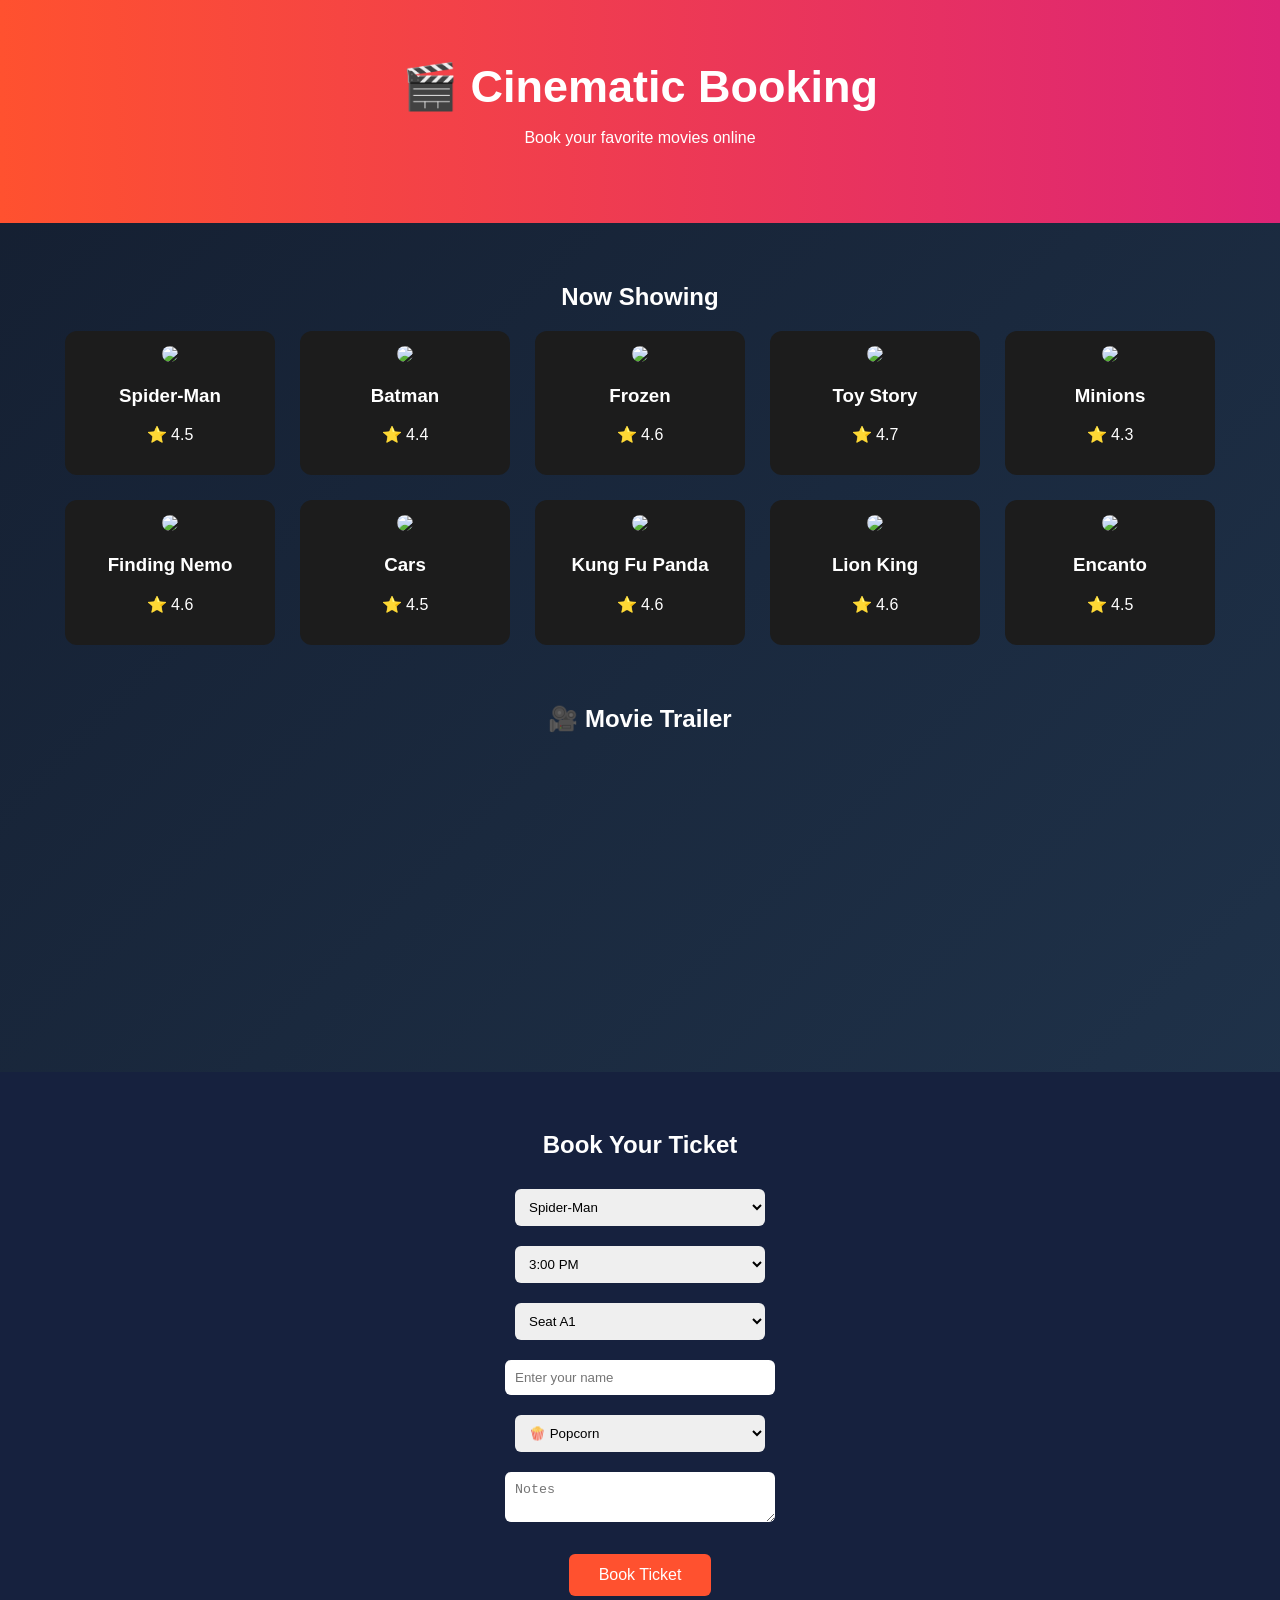
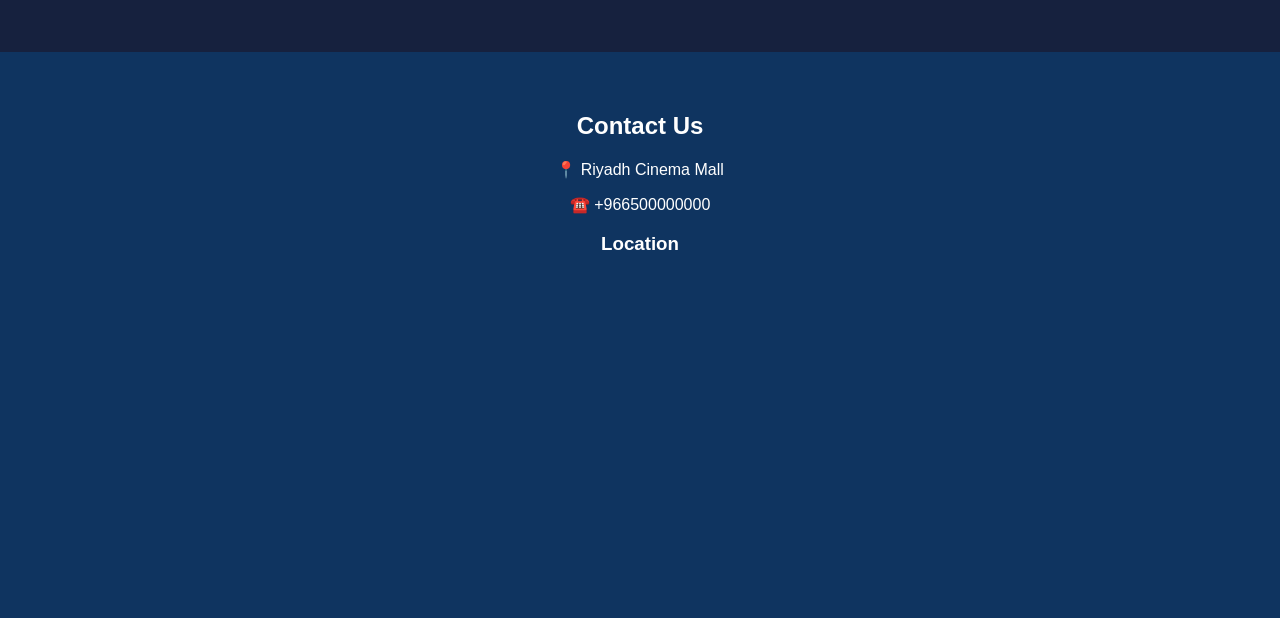
==== index.html @ 2941bb94 "Update index.html" ====
<!DOCTYPE html>
<html>
<head>
<title>Cinema Booking</title>

<style>

body{
font-family: Arial;
margin:0;
background:linear-gradient(135deg,#141e30,#243b55);
color:white;
text-align:center;
}

header{
padding:60px 20px;
background:linear-gradient(90deg,#ff512f,#dd2476);
}

header h1{
font-size:45px;
margin:0;
}

.movies{
padding:40px;
}

.movie-list{
display:flex;
flex-wrap:wrap;
justify-content:center;
gap:25px;
}

.movie{
background:#1c1c1c;
padding:15px;
border-radius:12px;
width:180px;
transition:0.3s;
}

.movie:hover{
transform:scale(1.1);
}

.movie img{
width:100%;
border-radius:10px;
}

.booking{
background:#16213e;
padding:40px;
}

.booking input,
.booking select,
.booking textarea{
padding:10px;
margin:10px;
width:250px;
border-radius:6px;
border:none;
}

button{
background:#ff512f;
color:white;
border:none;
padding:12px 30px;
font-size:16px;
border-radius:6px;
cursor:pointer;
}

button:hover{
background:#ff7b54;
}

.contact{
padding:40px;
background:#0f3460;
}

</style>

<script>

function bookTicket(){

let name=document.getElementById("name").value;
let movie=document.getElementById("movie").value;
let time=document.getElementById("time").value;

document.getElementById("result").innerHTML =
"Ticket booked for "+name+" | Movie: "+movie+" | Time: "+time;

}

</script>

</head>

<body>

<header>
<h1>🎬 Cinematic Booking</h1>
<p>Book your favorite movies online</p>
</header>

<section class="movies">

<h2>Now Showing</h2>

<div class="movie-list">

<div class="movie">
<img src="https://upload.wikimedia.org/wikipedia/en/f/f9/Spider-Man_Homecoming_poster.jpg">
<h3>Spider-Man</h3>
<p>⭐ 4.5</p>
</div>

<div class="movie">
<img src="https://upload.wikimedia.org/wikipedia/en/8/87/The_Batman_%282022_film%29_poster.jpg">
<h3>Batman</h3>
<p>⭐ 4.4</p>
</div>

<div class="movie">
<img src="https://upload.wikimedia.org/wikipedia/en/0/05/Frozen_%282013_film%29_poster.jpg">
<h3>Frozen</h3>
<p>⭐ 4.6</p>
</div>

<div class="movie">
<img src="https://upload.wikimedia.org/wikipedia/en/1/13/Toy_Story.jpg">
<h3>Toy Story</h3>
<p>⭐ 4.7</p>
</div>

<div class="movie">
<img src="https://upload.wikimedia.org/wikipedia/en/3/3d/Minions_poster.jpg">
<h3>Minions</h3>
<p>⭐ 4.3</p>
</div>

<div class="movie">
<img src="https://upload.wikimedia.org/wikipedia/en/2/29/Finding_Nemo.jpg">
<h3>Finding Nemo</h3>
<p>⭐ 4.6</p>
</div>

<div class="movie">
<img src="https://upload.wikimedia.org/wikipedia/en/3/34/Cars_2006.jpg">
<h3>Cars</h3>
<p>⭐ 4.5</p>
</div>

<div class="movie">
<img src="https://upload.wikimedia.org/wikipedia/en/7/76/Kung_Fu_Panda_poster.jpg">
<h3>Kung Fu Panda</h3>
<p>⭐ 4.6</p>
</div>

<div class="movie">
<img src="https://upload.wikimedia.org/wikipedia/en/7/70/The_Lion_King_2019_poster.jpg">
<h3>Lion King</h3>
<p>⭐ 4.6</p>
</div>

<div class="movie">
<img src="https://upload.wikimedia.org/wikipedia/en/3/3f/Encanto_poster.jpg">
<h3>Encanto</h3>
<p>⭐ 4.5</p>
</div>

</div>

</section>

<h2>🎥 Movie Trailer</h2>

<iframe width="560" height="315"
src="https://www.youtube.com/embed/LKFuXETZUsI"
frameborder="0"
allowfullscreen>
</iframe>

<section class="booking">

<h2>Book Your Ticket</h2>

<select id="movie">
<option>Spider-Man</option>
<option>Batman</option>
<option>Frozen</option>
<option>Toy Story</option>
<option>Minions</option>
<option>Finding Nemo</option>
<option>Cars</option>
<option>Kung Fu Panda</option>
<option>Lion King</option>
<option>Encanto</option>
</select>

<br>

<select id="time">
<option>3:00 PM</option>
<option>6:00 PM</option>
<option>9:00 PM</option>
</select>

<br>

<select>
<option>Seat A1</option>
<option>Seat A2</option>
<option>Seat A3</option>
<option>Seat B1</option>
<option>Seat B2</option>
</select>

<br>

<input type="text" id="name" placeholder="Enter your name">

<br>

<select>
<option>🍿 Popcorn</option>
<option>🥤 Soft Drink</option>
<option>🌮 Nachos</option>
<option>🍫 Chocolate</option>
</select>

<br>

<textarea placeholder="Notes"></textarea>

<br><br>

<button onclick="bookTicket()">Book Ticket</button>

<p id="result"></p>

</section>

<section class="contact">

<h2>Contact Us</h2>

<p>📍 Riyadh Cinema Mall</p>
<p>☎️ +966500000000</p>

<h3>Location</h3>

<iframe
src="https://www.google.com/maps?q=riyadh&output=embed"
width="400"
height="300"
style="border:0;">
</iframe>

</section>

</body>
</html>
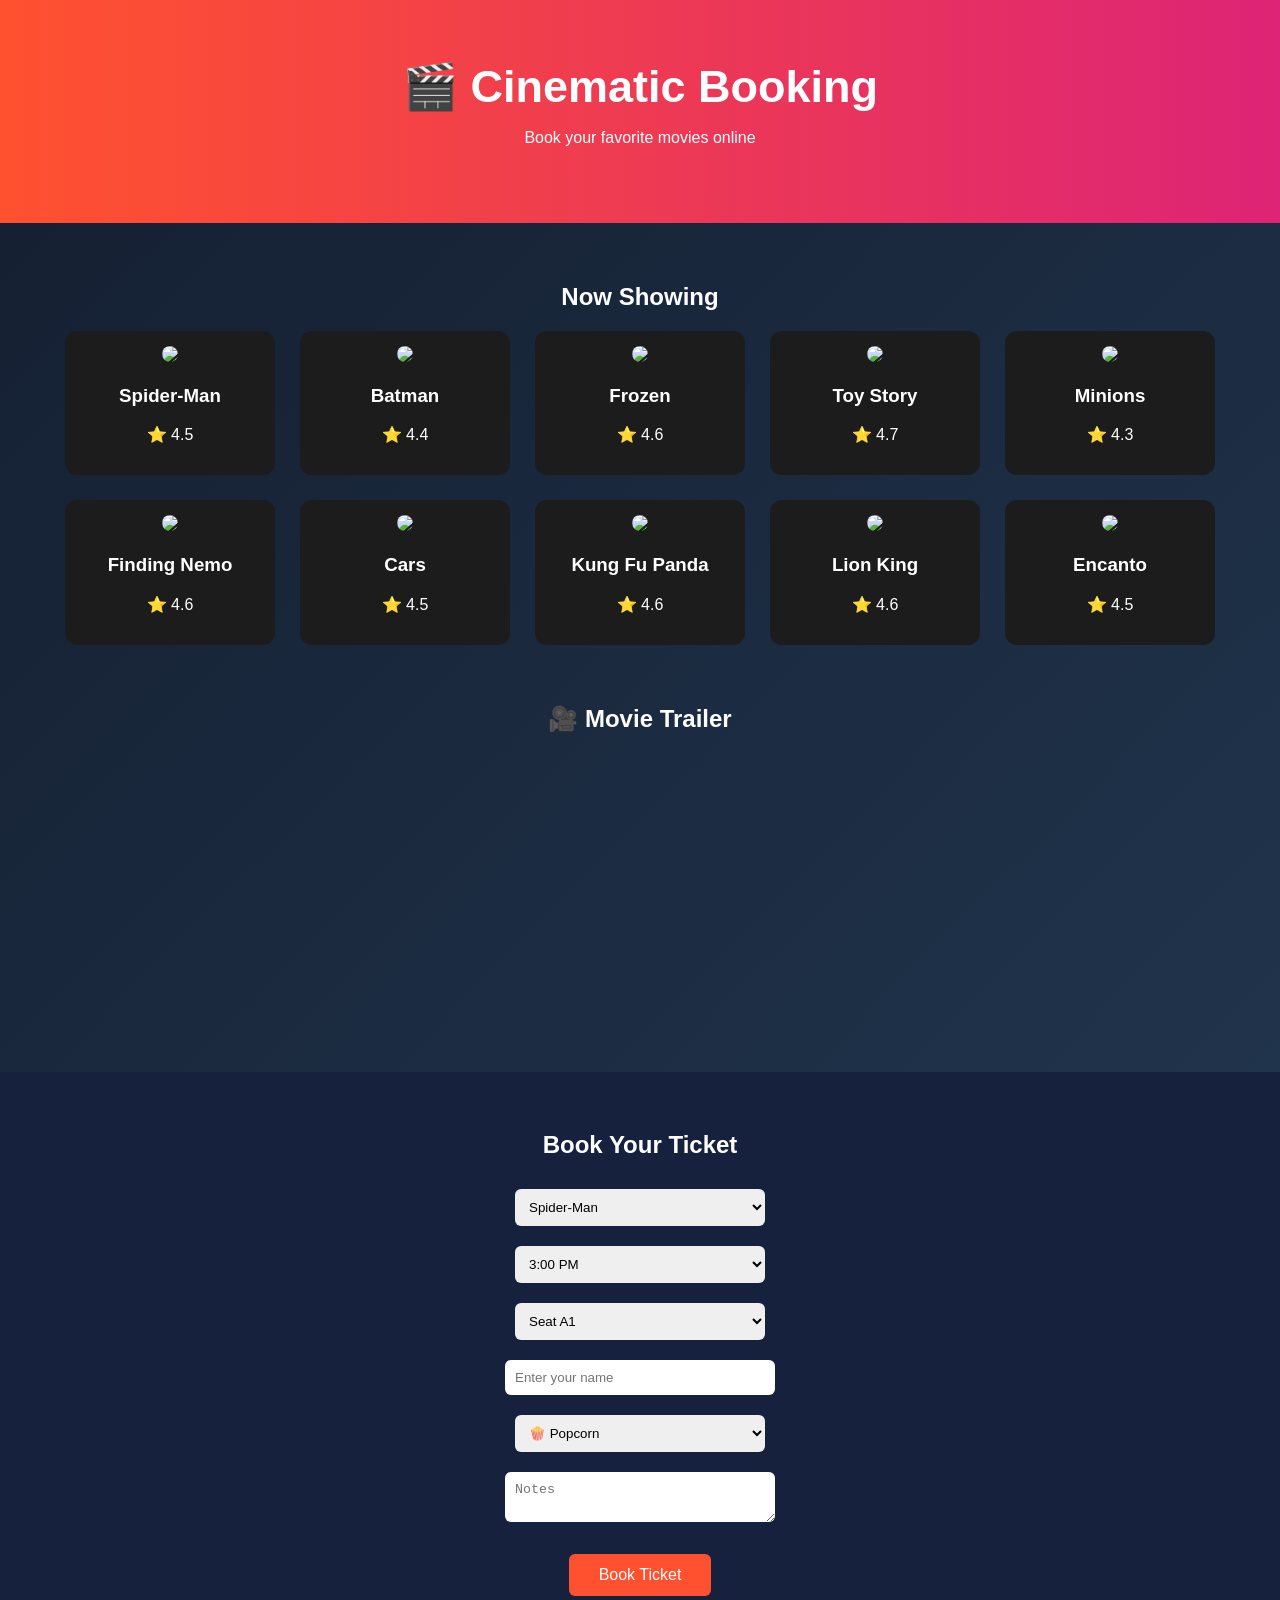
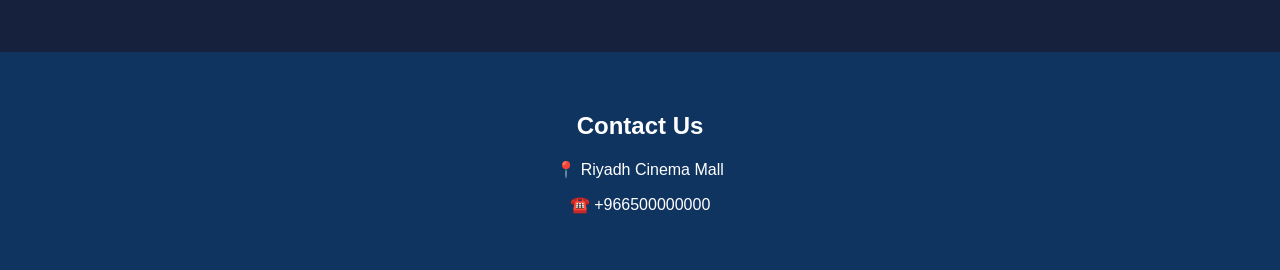
==== commit 6496ccf6: "Update index.html" ====
--- a/index.html
+++ b/index.html
@@ -91,12 +91,12 @@
 
 function bookTicket(){
 
-let name=document.getElementById("name").value;
-let movie=document.getElementById("movie").value;
-let time=document.getElementById("time").value;
+let name = document.getElementById("name").value;
+let movie = document.getElementById("movie").value;
+let time = document.getElementById("time").value;
 
 document.getElementById("result").innerHTML =
-"Ticket booked for "+name+" | Movie: "+movie+" | Time: "+time;
+"Ticket booked for " + name + " | Movie: " + movie + " | Time: " + time;
 
 }
 
@@ -118,37 +118,37 @@
 <div class="movie-list">
 
 <div class="movie">
-<img src="https://upload.wikimedia.org/wikipedia/en/f/f9/Spider-Man_Homecoming_poster.jpg">
+<img src="https://image.tmdb.org/t/p/w500/kOVEVeg59E0wsnXmF9nrh6OmWII.jpg">
 <h3>Spider-Man</h3>
 <p>⭐ 4.5</p>
 </div>
 
 <div class="movie">
-<img src="https://upload.wikimedia.org/wikipedia/en/8/87/The_Batman_%282022_film%29_poster.jpg">
+<img src="https://image.tmdb.org/t/p/w500/74xTEgt7R36Fpooo50r9T25onhq.jpg">
 <h3>Batman</h3>
 <p>⭐ 4.4</p>
 </div>
 
 <div class="movie">
-<img src="https://upload.wikimedia.org/wikipedia/en/0/05/Frozen_%282013_film%29_poster.jpg">
+<img src="https://image.tmdb.org/t/p/w500/kgwjIb2JDHRhNk13lmSxiClFjVk.jpg">
 <h3>Frozen</h3>
 <p>⭐ 4.6</p>
 </div>
 
 <div class="movie">
-<img src="https://upload.wikimedia.org/wikipedia/en/1/13/Toy_Story.jpg">
+<img src="https://image.tmdb.org/t/p/w500/uXDfjJbdP4ijW5hWSBrPrlKpxab.jpg">
 <h3>Toy Story</h3>
 <p>⭐ 4.7</p>
 </div>
 
 <div class="movie">
-<img src="https://upload.wikimedia.org/wikipedia/en/3/3d/Minions_poster.jpg">
+<img src="https://image.tmdb.org/t/p/w500/vlOgaxUiMOA8sPDG9n3VhQabnEi.jpg">
 <h3>Minions</h3>
 <p>⭐ 4.3</p>
 </div>
 
 <div class="movie">
-<img src="https://upload.wikimedia.org/wikipedia/en/2/29/Finding_Nemo.jpg">
+<img src="https://image.tmdb.org/t/p/w500/eHuGQ10FUzK1mdOY69wF5pGgEf5.jpg">
 <h3>Finding Nemo</h3>
 <p>⭐ 4.6</p>
 </div>
@@ -166,13 +166,13 @@
 </div>
 
 <div class="movie">
-<img src="https://upload.wikimedia.org/wikipedia/en/7/70/The_Lion_King_2019_poster.jpg">
+<img src="https://image.tmdb.org/t/p/w500/dzBtMocZuJbjLOXvrl4zGYigDzh.jpg">
 <h3>Lion King</h3>
 <p>⭐ 4.6</p>
 </div>
 
 <div class="movie">
-<img src="https://upload.wikimedia.org/wikipedia/en/3/3f/Encanto_poster.jpg">
+<img src="https://image.tmdb.org/t/p/w500/4j0PNHkMr5ax3IA8tjtxcmPU3QT.jpg">
 <h3>Encanto</h3>
 <p>⭐ 4.5</p>
 </div>
@@ -256,16 +256,9 @@
 <p>📍 Riyadh Cinema Mall</p>
 <p>☎️ +966500000000</p>
 
-<h3>Location</h3>
-
-<iframe
-src="https://www.google.com/maps?q=riyadh&output=embed"
-width="400"
-height="300"
-style="border:0;">
-</iframe>
-
 </section>
 
 </body>
 </html>
+
+
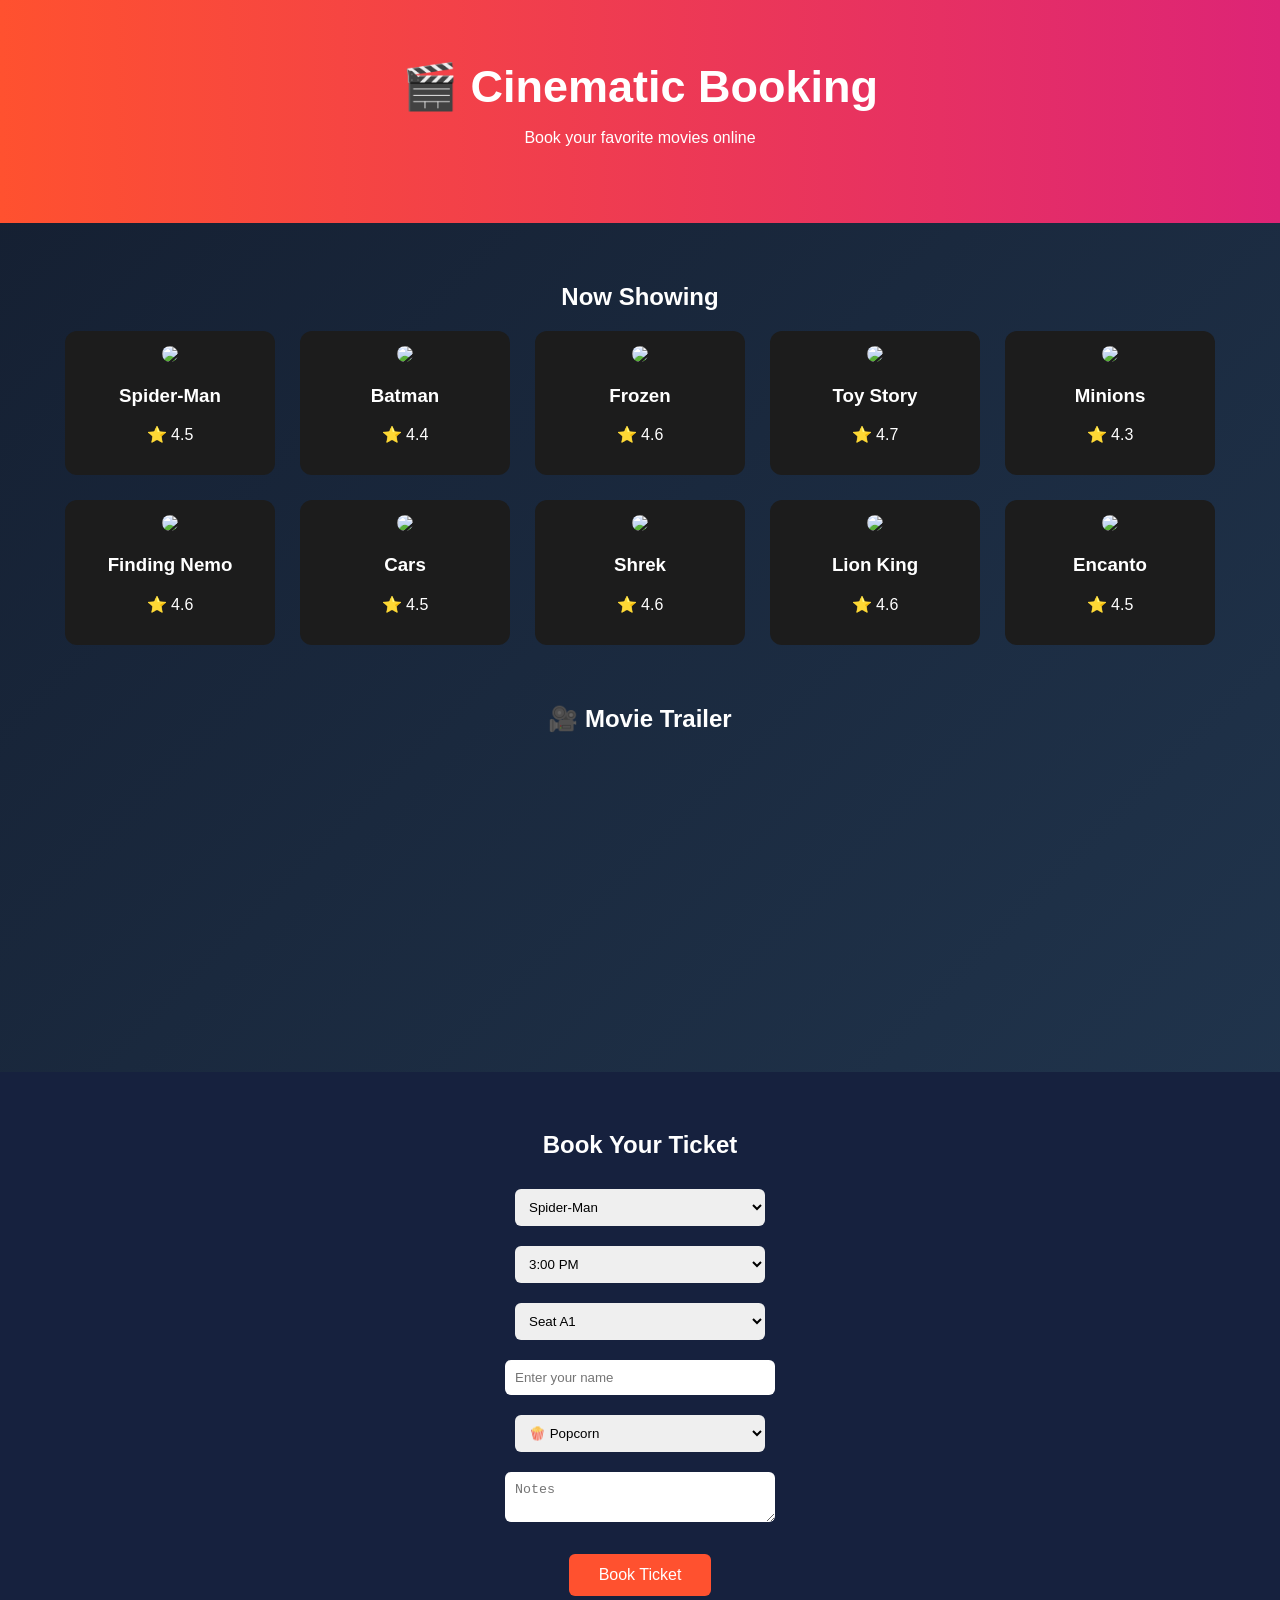
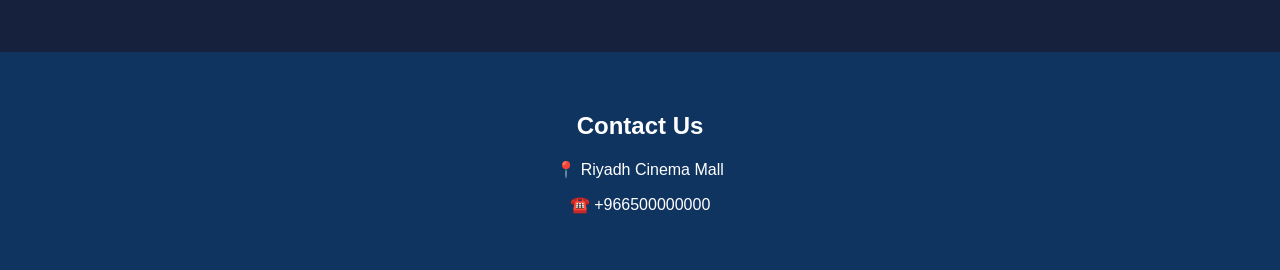
==== commit 8526781f: "Fix HTML formatting and update movie list" ====
--- a/index.html
+++ b/index.html
@@ -160,8 +160,8 @@
 </div>
 
 <div class="movie">
-<img src="https://upload.wikimedia.org/wikipedia/en/7/76/Kung_Fu_Panda_poster.jpg">
-<h3>Kung Fu Panda</h3>
+<img src="https://upload.wikimedia.org/wikipedia/en/3/39/Shrek.jpg">
+<h3>Shrek</h3>
 <p>⭐ 4.6</p>
 </div>
 
@@ -201,7 +201,7 @@
 <option>Minions</option>
 <option>Finding Nemo</option>
 <option>Cars</option>
-<option>Kung Fu Panda</option>
+<option>Shrek</option>
 <option>Lion King</option>
 <option>Encanto</option>
 </select>
@@ -260,5 +260,3 @@
 
 </body>
 </html>
-
-
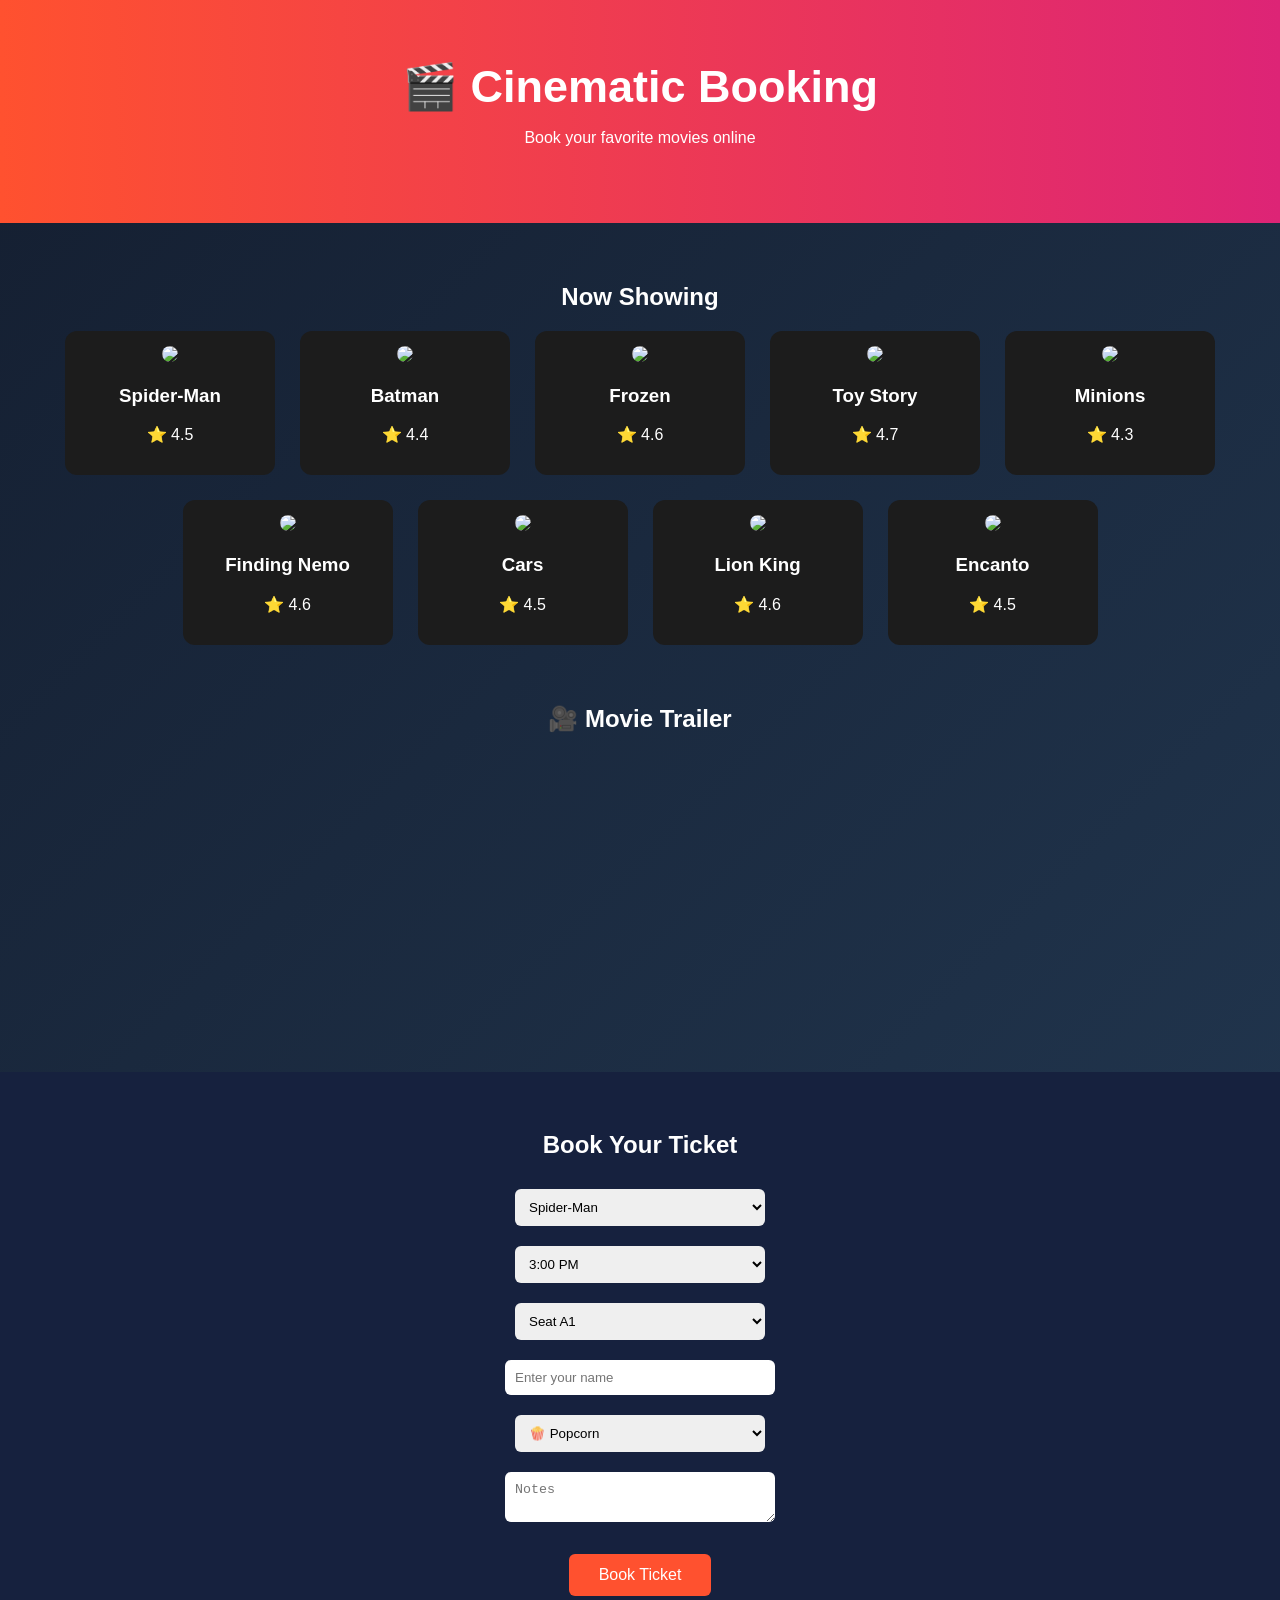
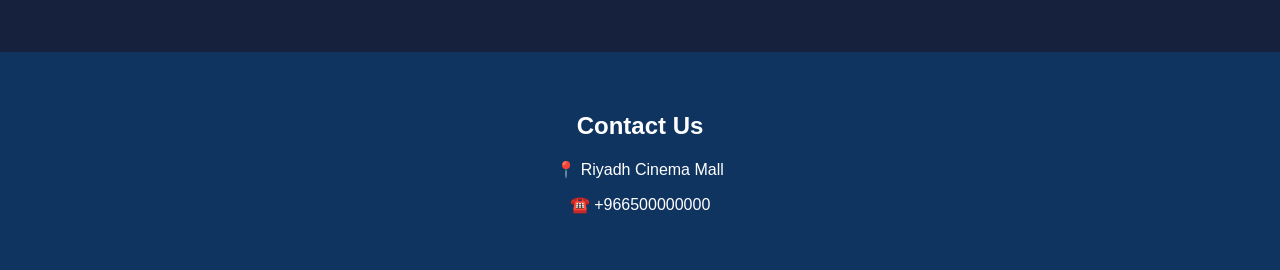
==== commit be862fb0: "Update index.html" ====
--- a/index.html
+++ b/index.html
@@ -160,12 +160,6 @@
 </div>
 
 <div class="movie">
-<img src="https://upload.wikimedia.org/wikipedia/en/3/39/Shrek.jpg">
-<h3>Shrek</h3>
-<p>⭐ 4.6</p>
-</div>
-
-<div class="movie">
 <img src="https://image.tmdb.org/t/p/w500/dzBtMocZuJbjLOXvrl4zGYigDzh.jpg">
 <h3>Lion King</h3>
 <p>⭐ 4.6</p>
@@ -201,7 +195,6 @@
 <option>Minions</option>
 <option>Finding Nemo</option>
 <option>Cars</option>
-<option>Shrek</option>
 <option>Lion King</option>
 <option>Encanto</option>
 </select>
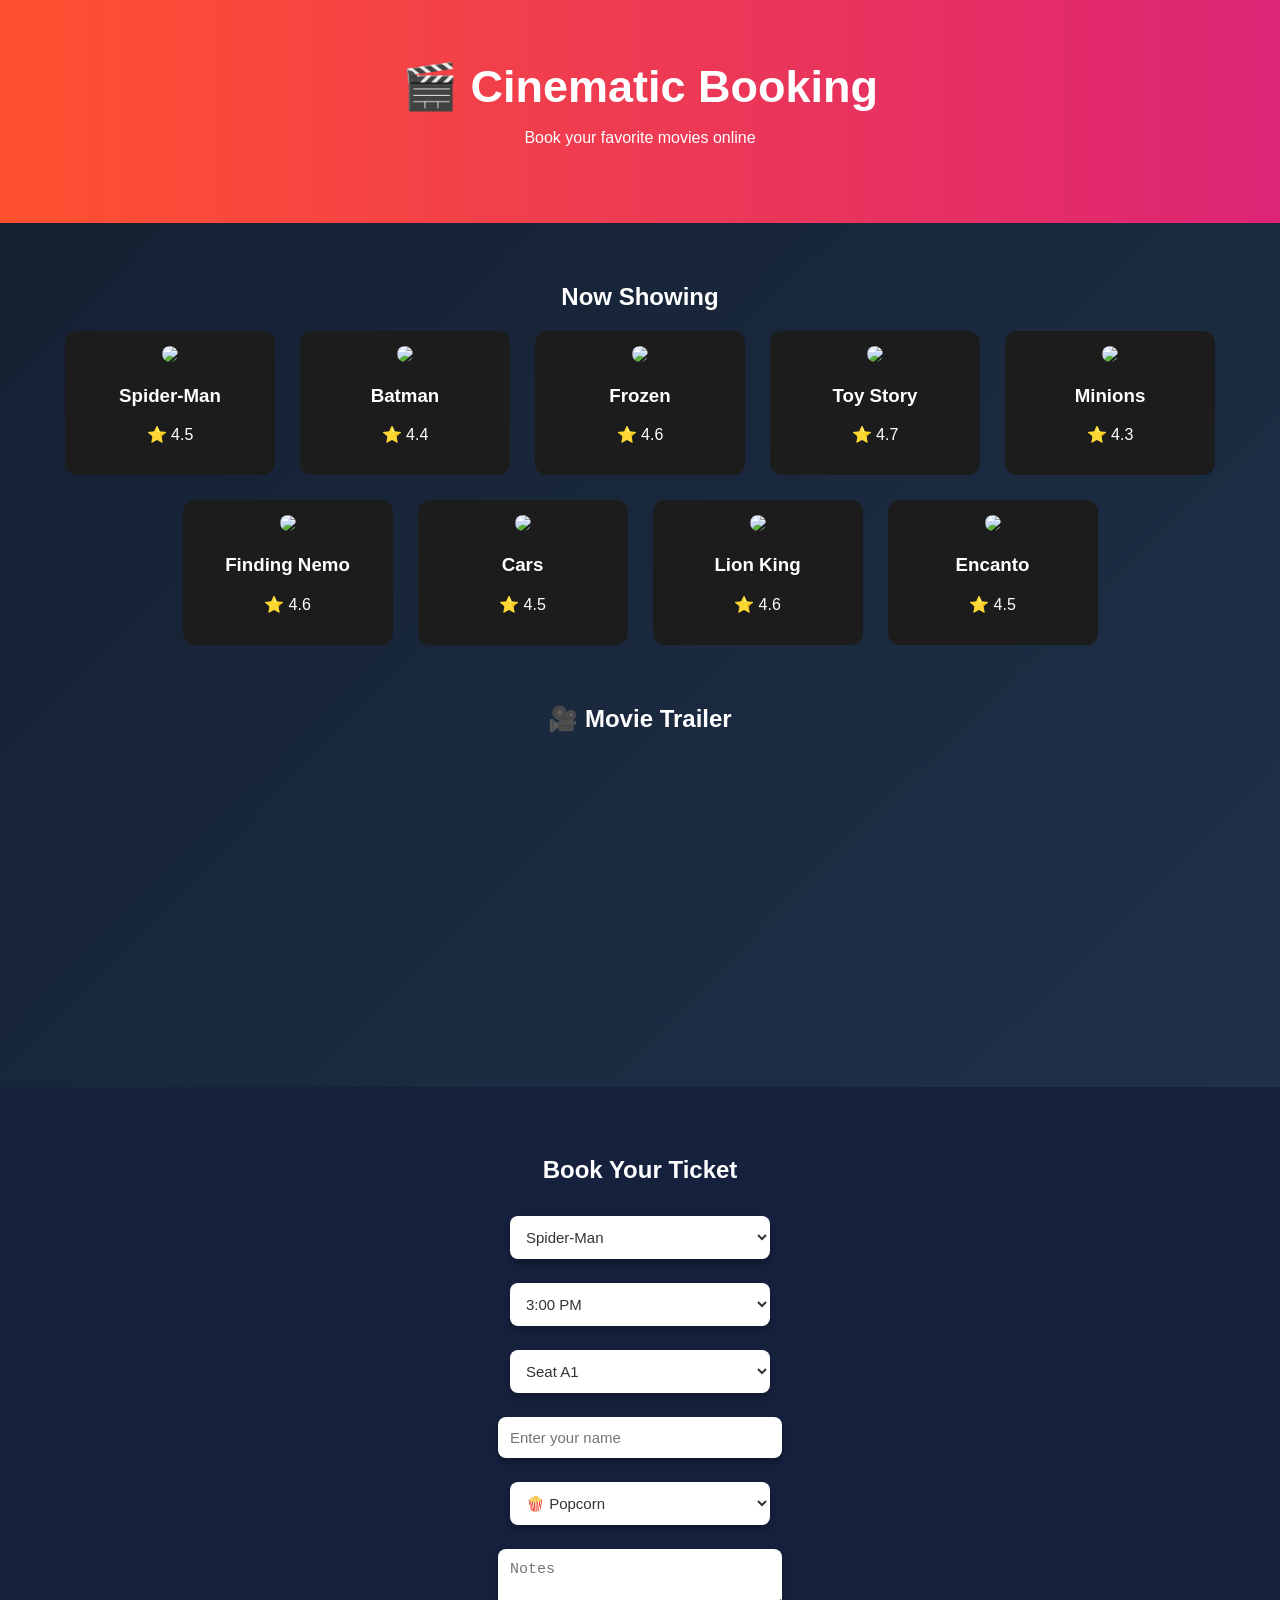
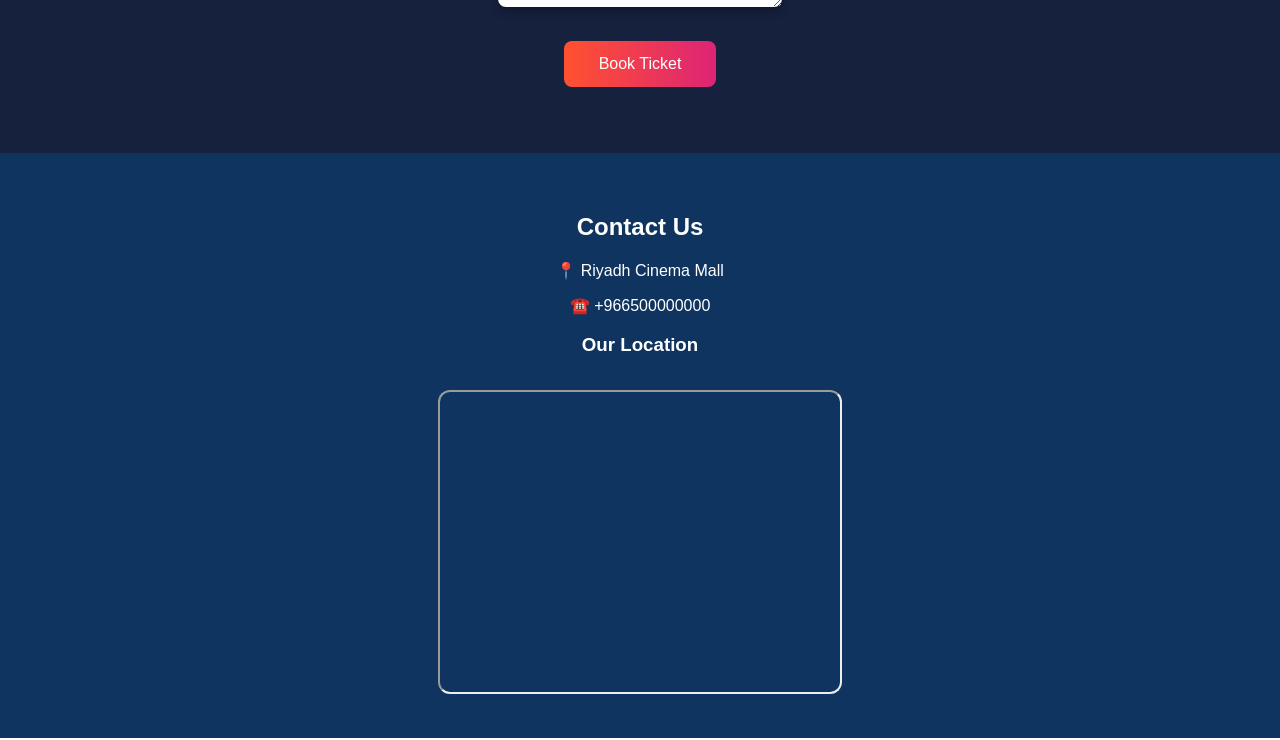
==== commit 731026ea: "Update index.html" ====
--- a/index.html
+++ b/index.html
@@ -13,6 +13,8 @@
 text-align:center;
 }
 
+/* HEADER */
+
 header{
 padding:60px 20px;
 background:linear-gradient(90deg,#ff512f,#dd2476);
@@ -22,6 +24,8 @@
 font-size:45px;
 margin:0;
 }
+
+/* MOVIES */
 
 .movies{
 padding:40px;
@@ -51,40 +55,56 @@
 border-radius:10px;
 }
 
+/* BOOKING SECTION */
+
 .booking{
 background:#16213e;
-padding:40px;
+padding:50px;
 }
 
 .booking input,
 .booking select,
 .booking textarea{
-padding:10px;
-margin:10px;
-width:250px;
-border-radius:6px;
+padding:12px;
+margin:12px;
+width:260px;
+border-radius:8px;
 border:none;
-}
+background:white;
+color:#333;
+font-size:15px;
+box-shadow:0 4px 10px rgba(0,0,0,0.3);
+}
+
+/* BUTTON */
 
 button{
-background:#ff512f;
+background:linear-gradient(90deg,#ff512f,#dd2476);
 color:white;
 border:none;
-padding:12px 30px;
+padding:14px 35px;
 font-size:16px;
-border-radius:6px;
+border-radius:8px;
 cursor:pointer;
+transition:0.3s;
 }
 
 button:hover{
-background:#ff7b54;
-}
+transform:scale(1.05);
+}
+
+/* CONTACT */
 
 .contact{
 padding:40px;
 background:#0f3460;
 }
 
+iframe{
+border-radius:12px;
+margin-top:15px;
+}
+
 </style>
 
 <script>
@@ -96,7 +116,7 @@
 let time = document.getElementById("time").value;
 
 document.getElementById("result").innerHTML =
-"Ticket booked for " + name + " | Movie: " + movie + " | Time: " + time;
+"🎟 Ticket booked for " + name + " | Movie: " + movie + " | Time: " + time;
 
 }
 
@@ -249,6 +269,14 @@
 <p>📍 Riyadh Cinema Mall</p>
 <p>☎️ +966500000000</p>
 
+<h3>Our Location</h3>
+
+<iframe
+src="https://www.google.com/maps?q=riyadh&output=embed"
+width="400"
+height="300">
+</iframe>
+
 </section>
 
 </body>
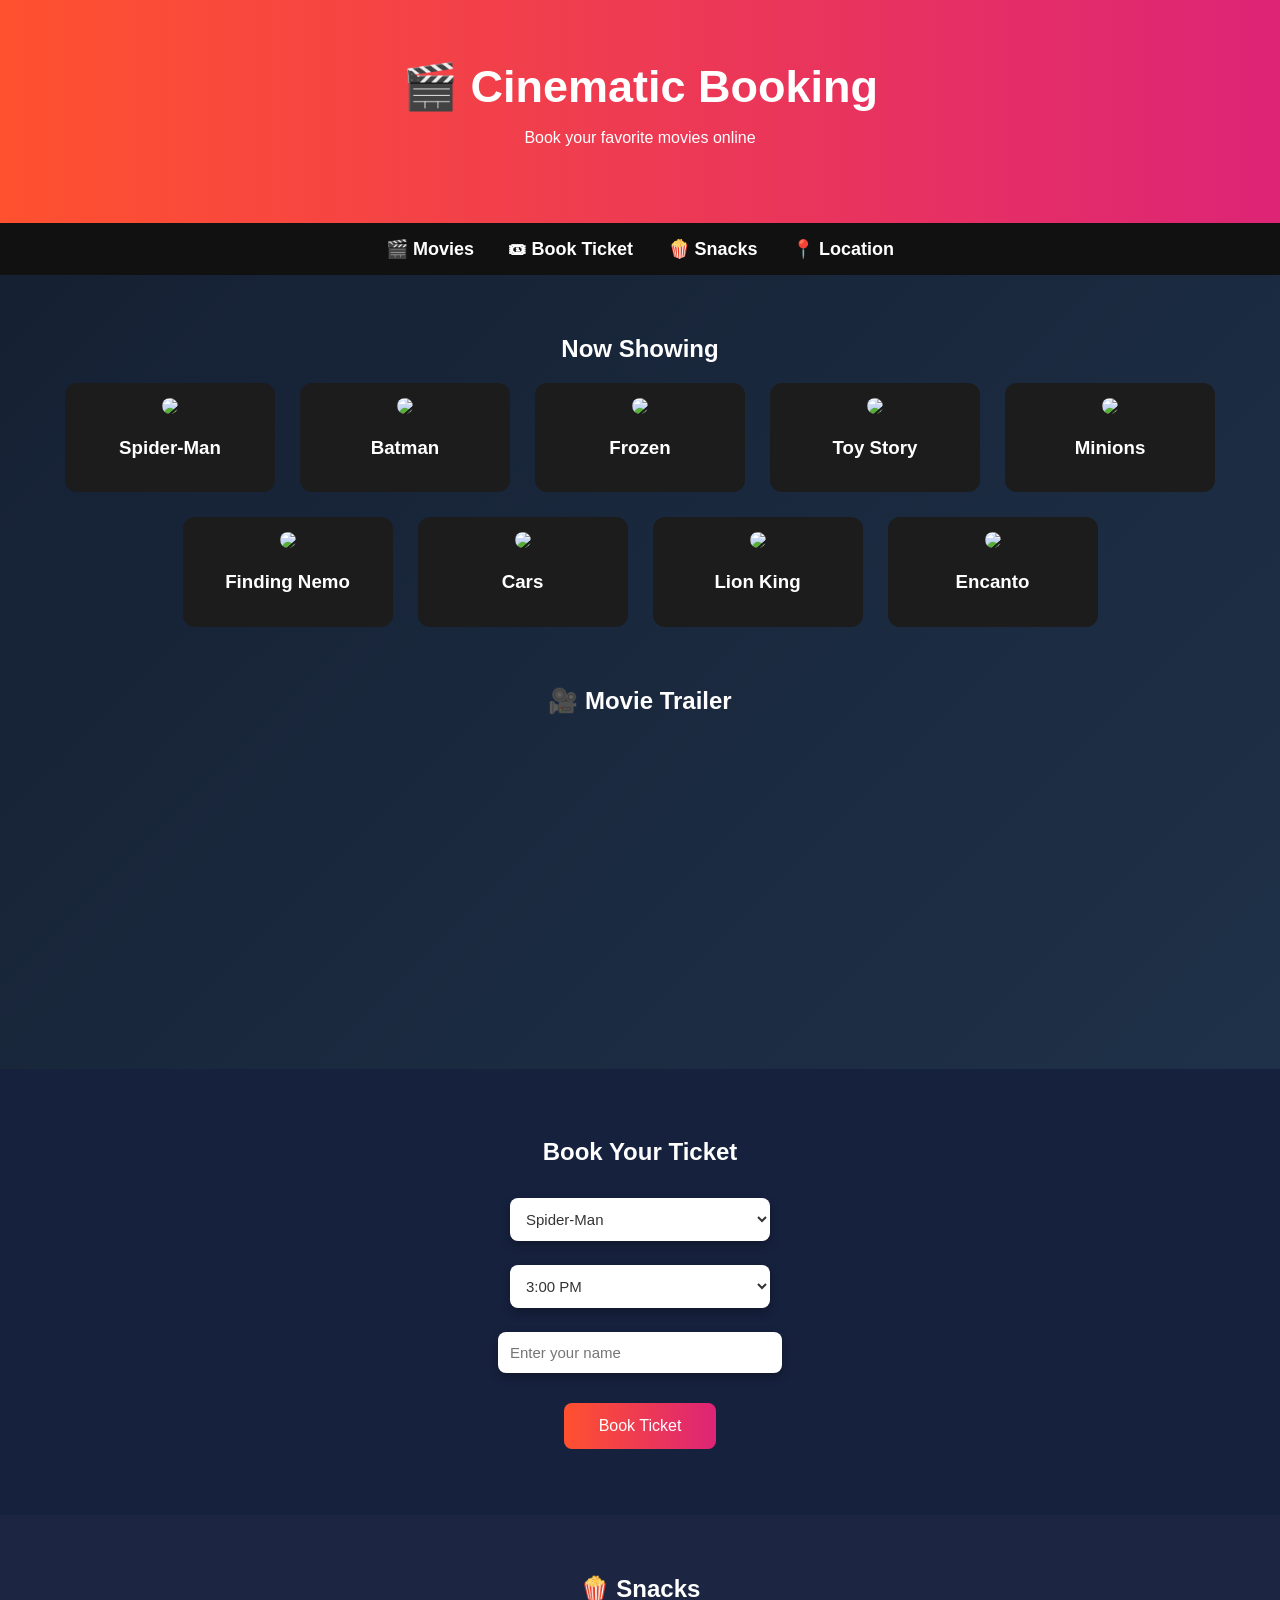
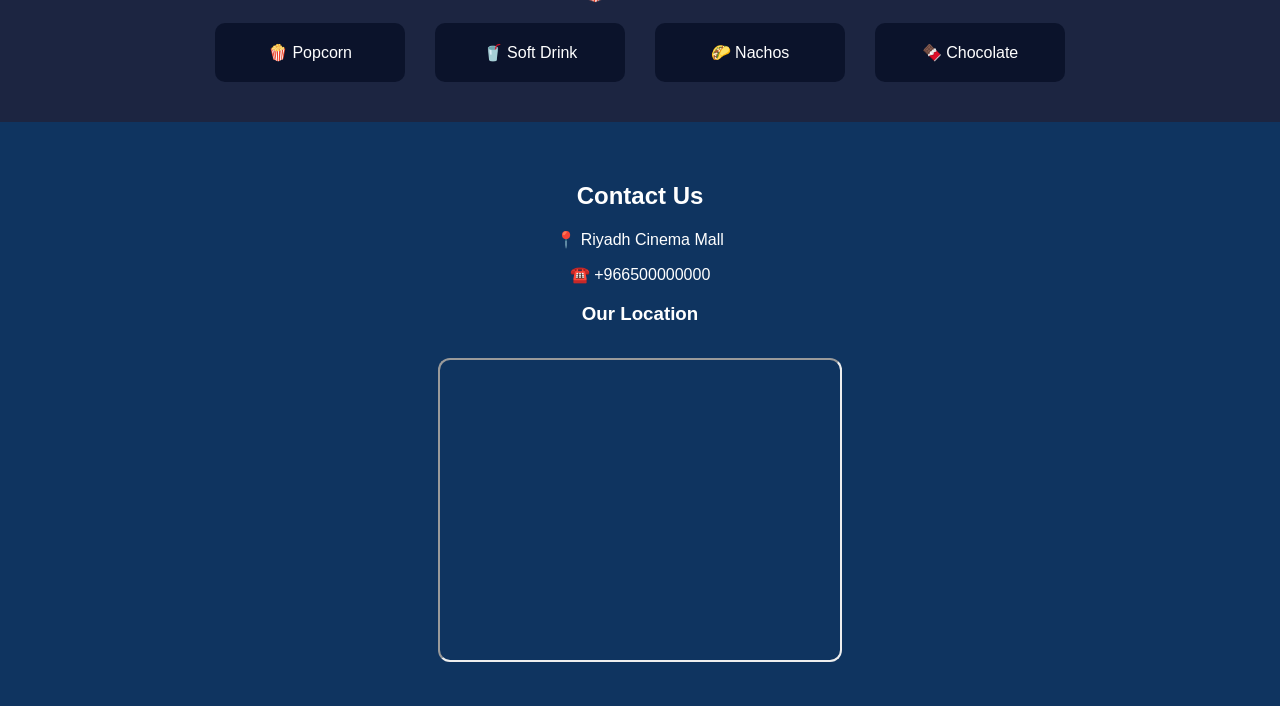
==== commit 4ddf3674: "Update index.html" ====
--- a/index.html
+++ b/index.html
@@ -25,6 +25,25 @@
 margin:0;
 }
 
+/* MENU */
+
+.menu{
+background:#111;
+padding:15px;
+}
+
+.menu a{
+color:white;
+margin:15px;
+text-decoration:none;
+font-size:18px;
+font-weight:bold;
+}
+
+.menu a:hover{
+color:#ff512f;
+}
+
 /* MOVIES */
 
 .movies{
@@ -55,7 +74,7 @@
 border-radius:10px;
 }
 
-/* BOOKING SECTION */
+/* BOOKING */
 
 .booking{
 background:#16213e;
@@ -93,6 +112,27 @@
 transform:scale(1.05);
 }
 
+/* SNACKS */
+
+.snacks{
+padding:40px;
+background:#1c2541;
+}
+
+.snack-list{
+display:flex;
+justify-content:center;
+gap:30px;
+flex-wrap:wrap;
+}
+
+.snack{
+background:#0b132b;
+padding:20px;
+border-radius:10px;
+width:150px;
+}
+
 /* CONTACT */
 
 .contact{
@@ -131,7 +171,16 @@
 <p>Book your favorite movies online</p>
 </header>
 
-<section class="movies">
+<nav class="menu">
+
+<a href="#movies">🎬 Movies</a>
+<a href="#booking">🎟 Book Ticket</a>
+<a href="#snacks">🍿 Snacks</a>
+<a href="#location">📍 Location</a>
+
+</nav>
+
+<section class="movies" id="movies">
 
 <h2>Now Showing</h2>
 
@@ -140,55 +189,46 @@
 <div class="movie">
 <img src="https://image.tmdb.org/t/p/w500/kOVEVeg59E0wsnXmF9nrh6OmWII.jpg">
 <h3>Spider-Man</h3>
-<p>⭐ 4.5</p>
 </div>
 
 <div class="movie">
 <img src="https://image.tmdb.org/t/p/w500/74xTEgt7R36Fpooo50r9T25onhq.jpg">
 <h3>Batman</h3>
-<p>⭐ 4.4</p>
 </div>
 
 <div class="movie">
 <img src="https://image.tmdb.org/t/p/w500/kgwjIb2JDHRhNk13lmSxiClFjVk.jpg">
 <h3>Frozen</h3>
-<p>⭐ 4.6</p>
 </div>
 
 <div class="movie">
 <img src="https://image.tmdb.org/t/p/w500/uXDfjJbdP4ijW5hWSBrPrlKpxab.jpg">
 <h3>Toy Story</h3>
-<p>⭐ 4.7</p>
 </div>
 
 <div class="movie">
 <img src="https://image.tmdb.org/t/p/w500/vlOgaxUiMOA8sPDG9n3VhQabnEi.jpg">
 <h3>Minions</h3>
-<p>⭐ 4.3</p>
 </div>
 
 <div class="movie">
 <img src="https://image.tmdb.org/t/p/w500/eHuGQ10FUzK1mdOY69wF5pGgEf5.jpg">
 <h3>Finding Nemo</h3>
-<p>⭐ 4.6</p>
 </div>
 
 <div class="movie">
 <img src="https://upload.wikimedia.org/wikipedia/en/3/34/Cars_2006.jpg">
 <h3>Cars</h3>
-<p>⭐ 4.5</p>
 </div>
 
 <div class="movie">
 <img src="https://image.tmdb.org/t/p/w500/dzBtMocZuJbjLOXvrl4zGYigDzh.jpg">
 <h3>Lion King</h3>
-<p>⭐ 4.6</p>
 </div>
 
 <div class="movie">
 <img src="https://image.tmdb.org/t/p/w500/4j0PNHkMr5ax3IA8tjtxcmPU3QT.jpg">
 <h3>Encanto</h3>
-<p>⭐ 4.5</p>
 </div>
 
 </div>
@@ -203,7 +243,7 @@
 allowfullscreen>
 </iframe>
 
-<section class="booking">
+<section class="booking" id="booking">
 
 <h2>Book Your Ticket</h2>
 
@@ -229,31 +269,8 @@
 
 <br>
 
-<select>
-<option>Seat A1</option>
-<option>Seat A2</option>
-<option>Seat A3</option>
-<option>Seat B1</option>
-<option>Seat B2</option>
-</select>
-
-<br>
-
 <input type="text" id="name" placeholder="Enter your name">
 
-<br>
-
-<select>
-<option>🍿 Popcorn</option>
-<option>🥤 Soft Drink</option>
-<option>🌮 Nachos</option>
-<option>🍫 Chocolate</option>
-</select>
-
-<br>
-
-<textarea placeholder="Notes"></textarea>
-
 <br><br>
 
 <button onclick="bookTicket()">Book Ticket</button>
@@ -262,7 +279,22 @@
 
 </section>
 
-<section class="contact">
+<section class="snacks" id="snacks">
+
+<h2>🍿 Snacks</h2>
+
+<div class="snack-list">
+
+<div class="snack">🍿 Popcorn</div>
+<div class="snack">🥤 Soft Drink</div>
+<div class="snack">🌮 Nachos</div>
+<div class="snack">🍫 Chocolate</div>
+
+</div>
+
+</section>
+
+<section class="contact" id="location">
 
 <h2>Contact Us</h2>
 
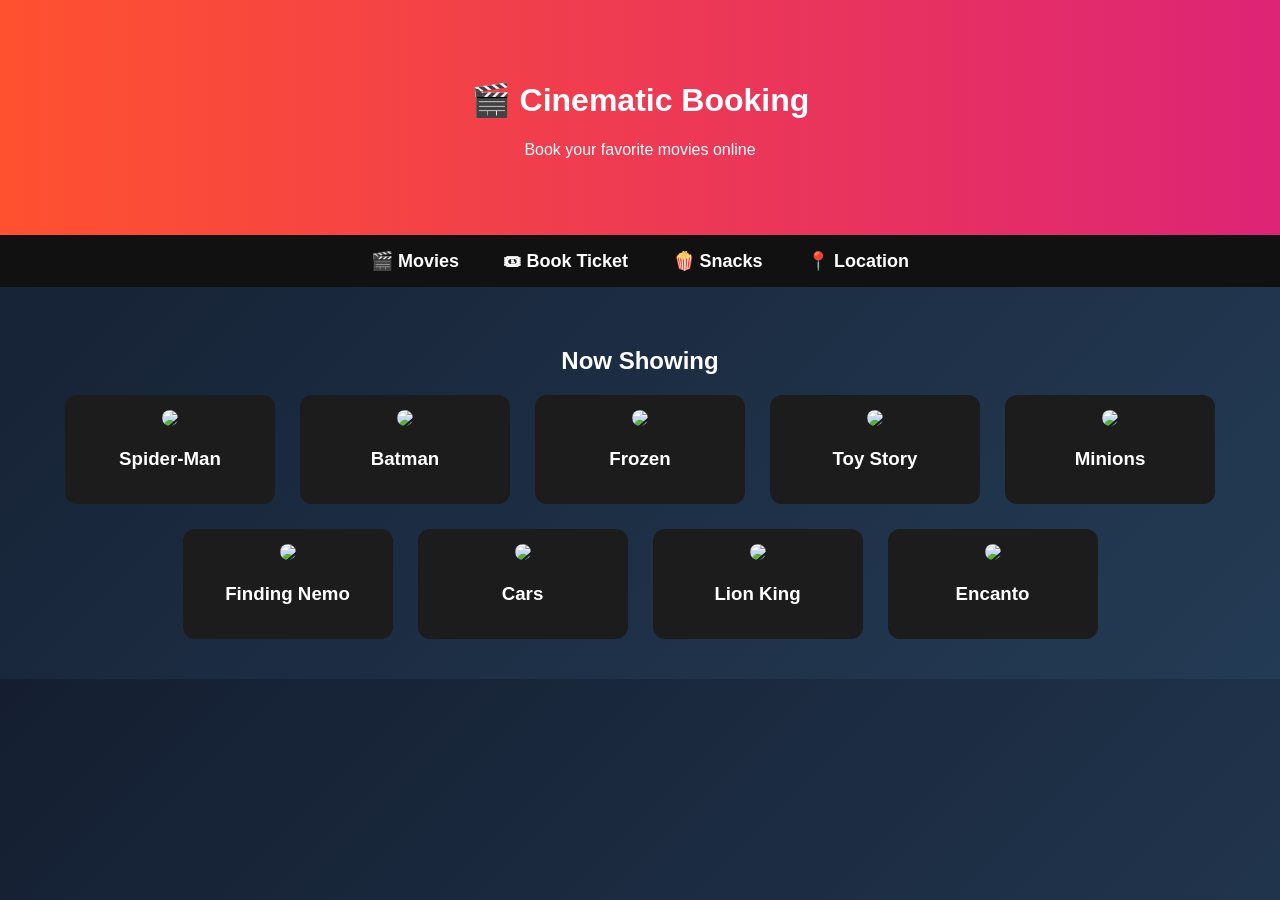
==== commit 3c6dcb9d: "Update index.html" ====
--- a/index.html
+++ b/index.html
@@ -1,31 +1,23 @@
 <!DOCTYPE html>
 <html>
 <head>
-<title>Cinema Booking</title>
+
+<title>Cinema Booking - Movies</title>
 
 <style>
 
 body{
-font-family: Arial;
+font-family:Arial;
 margin:0;
 background:linear-gradient(135deg,#141e30,#243b55);
 color:white;
 text-align:center;
 }
 
-/* HEADER */
-
 header{
-padding:60px 20px;
+padding:60px;
 background:linear-gradient(90deg,#ff512f,#dd2476);
 }
-
-header h1{
-font-size:45px;
-margin:0;
-}
-
-/* MENU */
 
 .menu{
 background:#111;
@@ -34,7 +26,7 @@
 
 .menu a{
 color:white;
-margin:15px;
+margin:20px;
 text-decoration:none;
 font-size:18px;
 font-weight:bold;
@@ -43,8 +35,6 @@
 .menu a:hover{
 color:#ff512f;
 }
-
-/* MOVIES */
 
 .movies{
 padding:40px;
@@ -62,11 +52,6 @@
 padding:15px;
 border-radius:12px;
 width:180px;
-transition:0.3s;
-}
-
-.movie:hover{
-transform:scale(1.1);
 }
 
 .movie img{
@@ -74,113 +59,29 @@
 border-radius:10px;
 }
 
-/* BOOKING */
-
-.booking{
-background:#16213e;
-padding:50px;
-}
-
-.booking input,
-.booking select,
-.booking textarea{
-padding:12px;
-margin:12px;
-width:260px;
-border-radius:8px;
-border:none;
-background:white;
-color:#333;
-font-size:15px;
-box-shadow:0 4px 10px rgba(0,0,0,0.3);
-}
-
-/* BUTTON */
-
-button{
-background:linear-gradient(90deg,#ff512f,#dd2476);
-color:white;
-border:none;
-padding:14px 35px;
-font-size:16px;
-border-radius:8px;
-cursor:pointer;
-transition:0.3s;
-}
-
-button:hover{
-transform:scale(1.05);
-}
-
-/* SNACKS */
-
-.snacks{
-padding:40px;
-background:#1c2541;
-}
-
-.snack-list{
-display:flex;
-justify-content:center;
-gap:30px;
-flex-wrap:wrap;
-}
-
-.snack{
-background:#0b132b;
-padding:20px;
-border-radius:10px;
-width:150px;
-}
-
-/* CONTACT */
-
-.contact{
-padding:40px;
-background:#0f3460;
-}
-
-iframe{
-border-radius:12px;
-margin-top:15px;
-}
-
 </style>
-
-<script>
-
-function bookTicket(){
-
-let name = document.getElementById("name").value;
-let movie = document.getElementById("movie").value;
-let time = document.getElementById("time").value;
-
-document.getElementById("result").innerHTML =
-"🎟 Ticket booked for " + name + " | Movie: " + movie + " | Time: " + time;
-
-}
-
-</script>
 
 </head>
 
 <body>
 
 <header>
+
 <h1>🎬 Cinematic Booking</h1>
 <p>Book your favorite movies online</p>
+
 </header>
 
 <nav class="menu">
 
-<a href="#movies">🎬 Movies</a>
-<a href="#booking">🎟 Book Ticket</a>
-<a href="#snacks">🍿 Snacks</a>
-<a href="#location">📍 Location</a>
+<a href="index.html">🎬 Movies</a>
+<a href="booking.html">🎟 Book Ticket</a>
+<a href="snacks.html">🍿 Snacks</a>
+<a href="location.html">📍 Location</a>
 
 </nav>
 
-<section class="movies" id="movies">
+<section class="movies">
 
 <h2>Now Showing</h2>
 
@@ -235,81 +136,5 @@
 
 </section>
 
-<h2>🎥 Movie Trailer</h2>
-
-<iframe width="560" height="315"
-src="https://www.youtube.com/embed/LKFuXETZUsI"
-frameborder="0"
-allowfullscreen>
-</iframe>
-
-<section class="booking" id="booking">
-
-<h2>Book Your Ticket</h2>
-
-<select id="movie">
-<option>Spider-Man</option>
-<option>Batman</option>
-<option>Frozen</option>
-<option>Toy Story</option>
-<option>Minions</option>
-<option>Finding Nemo</option>
-<option>Cars</option>
-<option>Lion King</option>
-<option>Encanto</option>
-</select>
-
-<br>
-
-<select id="time">
-<option>3:00 PM</option>
-<option>6:00 PM</option>
-<option>9:00 PM</option>
-</select>
-
-<br>
-
-<input type="text" id="name" placeholder="Enter your name">
-
-<br><br>
-
-<button onclick="bookTicket()">Book Ticket</button>
-
-<p id="result"></p>
-
-</section>
-
-<section class="snacks" id="snacks">
-
-<h2>🍿 Snacks</h2>
-
-<div class="snack-list">
-
-<div class="snack">🍿 Popcorn</div>
-<div class="snack">🥤 Soft Drink</div>
-<div class="snack">🌮 Nachos</div>
-<div class="snack">🍫 Chocolate</div>
-
-</div>
-
-</section>
-
-<section class="contact" id="location">
-
-<h2>Contact Us</h2>
-
-<p>📍 Riyadh Cinema Mall</p>
-<p>☎️ +966500000000</p>
-
-<h3>Our Location</h3>
-
-<iframe
-src="https://www.google.com/maps?q=riyadh&output=embed"
-width="400"
-height="300">
-</iframe>
-
-</section>
-
 </body>
 </html>
